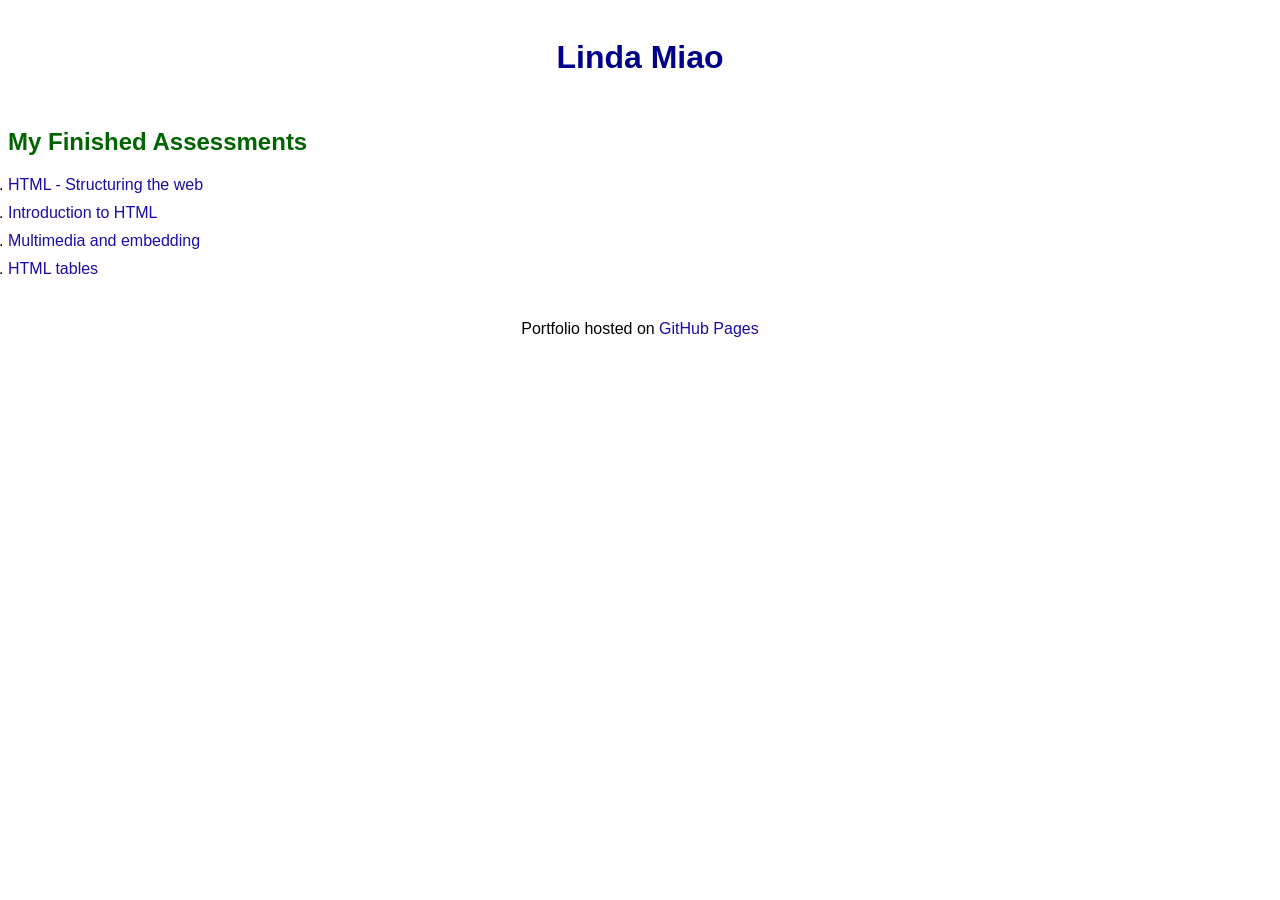
==== index.html @ 950380ad "Initial commit: HTML assignment with index, CSS, JS, and assessments" ====
<!DOCTYPE html>
<html lang="en"> <!-- English shows on website -->
<head>
  <meta charset="UTF-8"> <!-- character encoding -->
  <title>My GitHub Pages Portfolio</title>
  <link rel="stylesheet" href="style.css"> <!-- Link to external css file for styling -->
</head>

<body>
  <header>
  <h1>Linda Miao</h1>
  </header>
</body>

<main>
  <h2>My Finished Assessments</h2>
  <ul>
    <li>
      <a href="html-structuring.html" target="_blank">
        HTML - Structuring the web
      </a>
    </li>
    <li>
      <a href="intro-html.html" target="_blank">
        Introduction to HTML
      </a>
     </li>
     <li>
       <a href="multimedia-embedding.html" target="_blank">
        Multimedia and embedding
        </a>
      </li>
      <li>
       <a href="html-tables.html" target="_blank">
        HTML tables
        </a>
       </li>
  </ul>
</main>
  <footer>
    <p>Portfolio hosted on<a href="https://pages.github.com/" target="_blank"> GitHub Pages</a></p>
  </footer>

  <script src="script.js"></script> <!-- Optional: link to my JavaScript file -->
</body>
</html>
---- style.css ----
/*Basic styling for the portfolio page */
Body {
  Font-family: Time new roman, sans-serif; /* font*/
  Background-color: # f0f8ff; /* color for background */
  Marge: 20px;

}

Header, footer {
  text-align: center;
  Padding:10px;

}

h1{
  color: darkblue;

}
h2{
  color: darkgreen;

}

ul {
  list-style-type:non; /*removes default bullets */
  padding: 0;/* no left indent */

}
li {
  margin-bottom:10px; /* space between links*/

}
a{
  text-decoration: none; /*  remove underline*/
  color:#1a0dab

}
a:hover {
  text-decoration: underline; /* underline on hover */
}
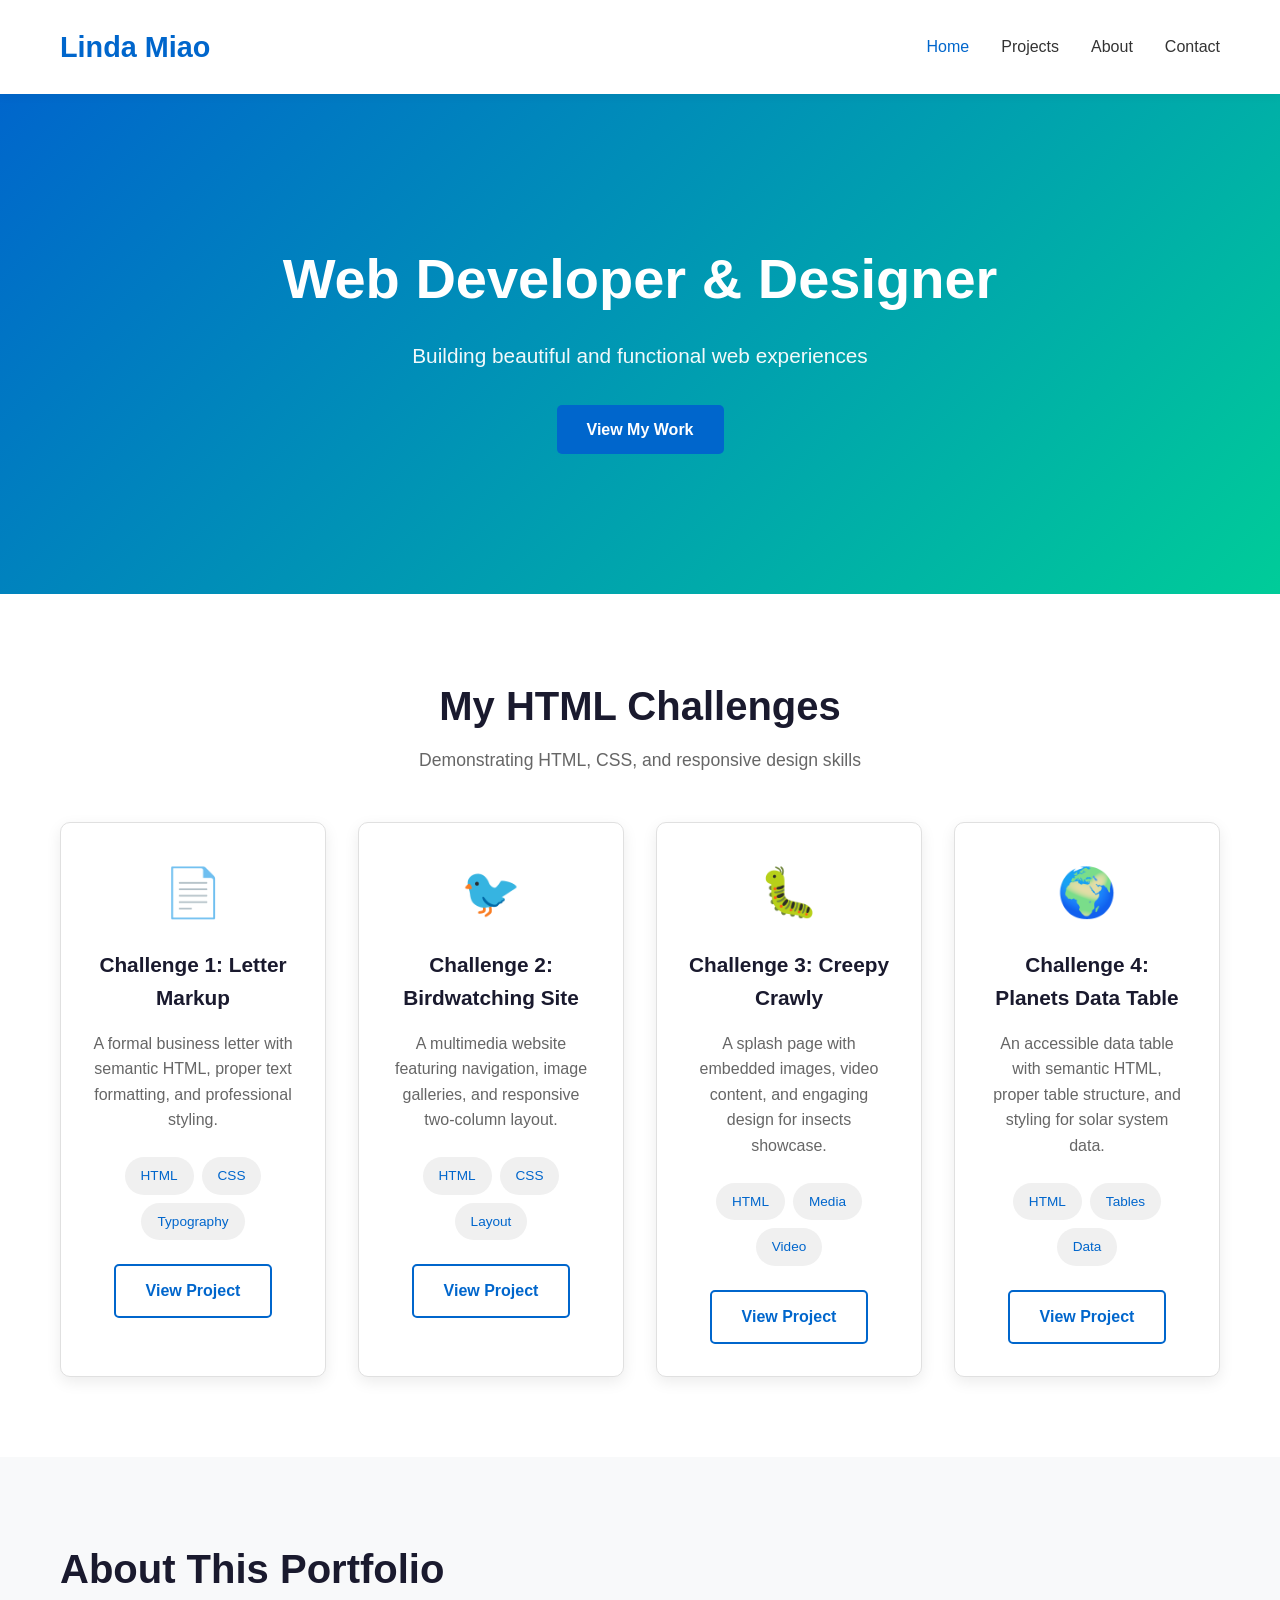
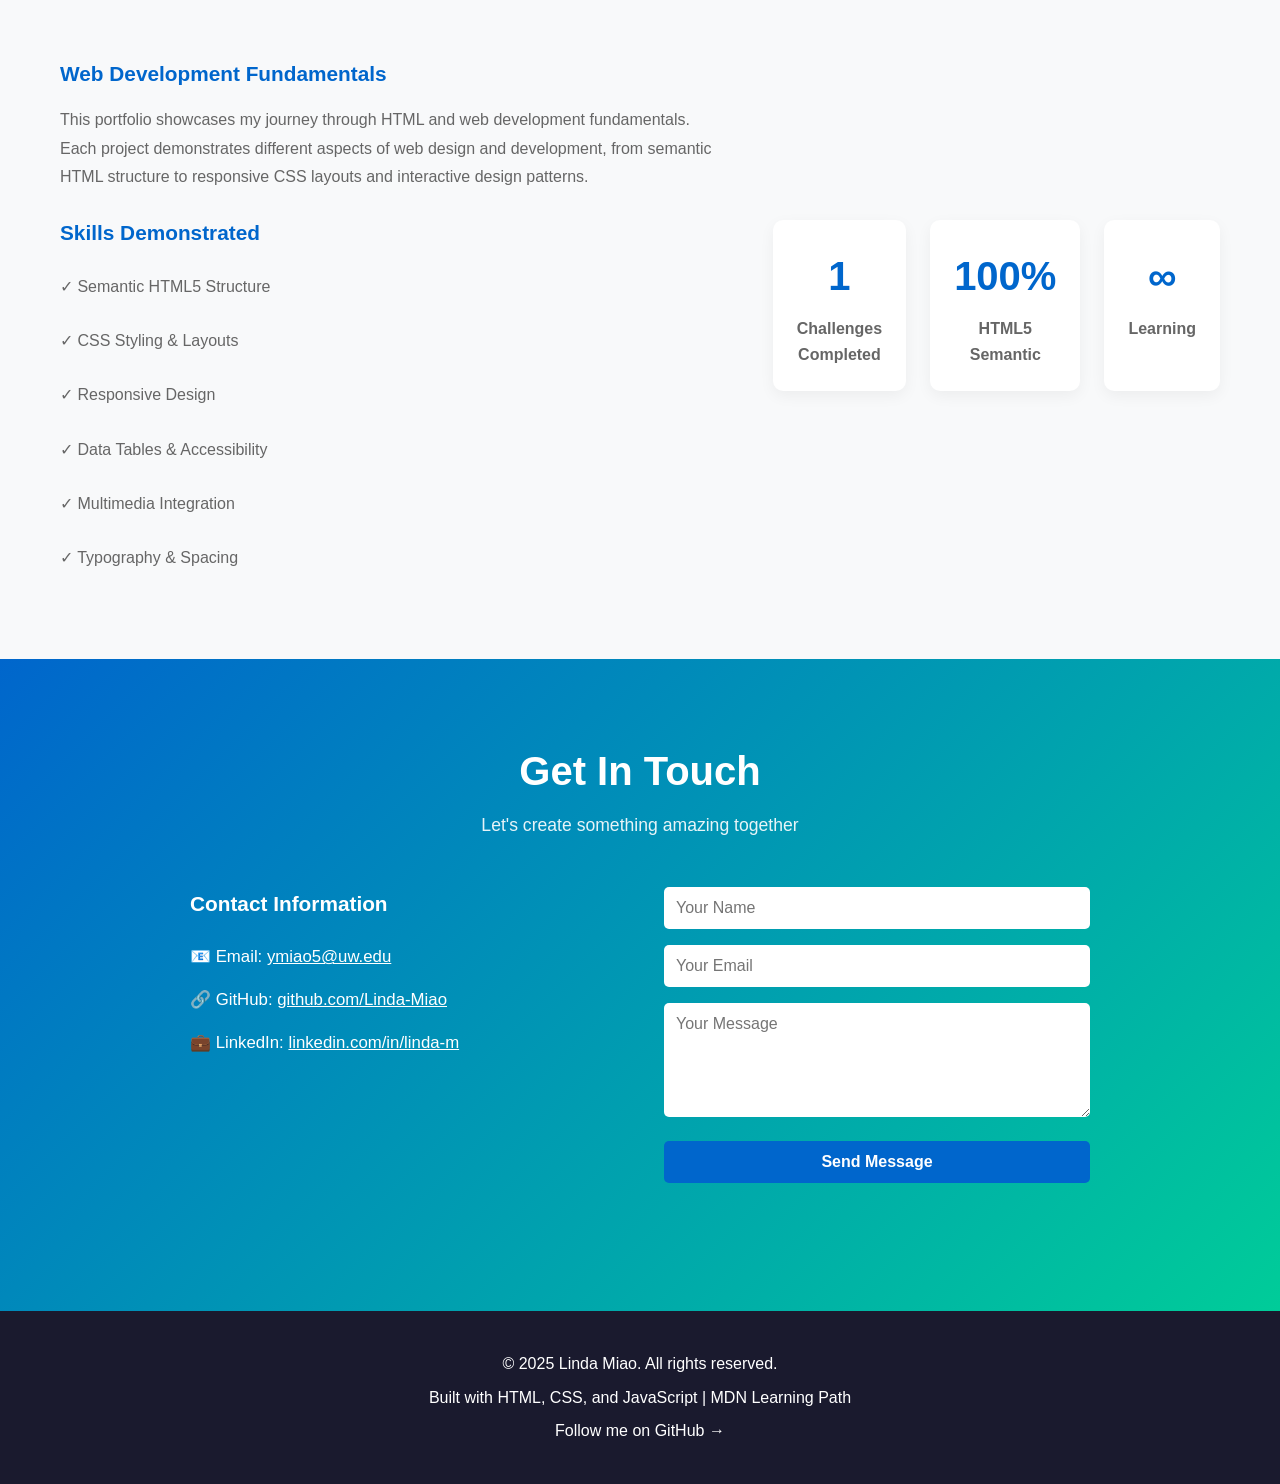
==== commit 52235766: "Portfolio with modern design and 4 challenges" ====
--- a/index.html
+++ b/index.html
@@ -1,49 +1,172 @@
 <!DOCTYPE html>
-<html lang="en"> <!-- English shows on website -->
+<html lang="en">
 <head>
-  <meta charset="UTF-8"> <!-- character encoding -->
-  <title>My GitHub Pages Portfolio</title>
-  <link rel="stylesheet" href="style.css"> <!-- Link to external css file for styling -->
+    <meta charset="UTF-8">
+    <meta name="viewport" content="width=device-width, initial-scale=1.0">
+    <title>Linda Miao - Web Developer Portfolio</title>
+    <link rel="stylesheet" href="style.css">
 </head>
+<body>
+    <!-- NAVIGATION -->
+    <nav class="navbar">
+        <div class="nav-container">
+            <div class="logo">Linda Miao</div>
+            <ul class="nav-menu">
+                <li><a href="#home" class="nav-link">Home</a></li>
+                <li><a href="#projects" class="nav-link">Projects</a></li>
+                <li><a href="#about" class="nav-link">About</a></li>
+                <li><a href="#contact" class="nav-link">Contact</a></li>
+            </ul>
+            <div class="hamburger">
+                <span></span>
+                <span></span>
+                <span></span>
+            </div>
+        </div>
+    </nav>
 
-<body>
-  <header>
-  <h1>Linda Miao</h1>
-  </header>
+    <!-- HERO SECTION -->
+    <header id="home" class="hero">
+        <div class="hero-content">
+            <h1>Web Developer & Designer</h1>
+            <p>Building beautiful and functional web experiences</p>
+            <a href="#projects" class="btn btn-primary">View My Work</a>
+        </div>
+    </header>
+
+    <!-- PROJECTS SECTION -->
+    <section id="projects" class="projects">
+        <div class="container">
+            <h2>My HTML Challenges</h2>
+            <p class="section-subtitle">Demonstrating HTML, CSS, and responsive design skills</p>
+            
+            <div class="projects-grid">
+                <!-- Project 1 -->
+                <div class="project-card">
+                    <div class="project-icon">📄</div>
+                    <h3>Challenge 1: Letter Markup</h3>
+                    <p>A formal business letter with semantic HTML, proper text formatting, and professional styling.</p>
+                    <div class="project-tags">
+                        <span>HTML</span>
+                        <span>CSS</span>
+                        <span>Typography</span>
+                    </div>
+                    <a href="./introduction-to-html-challenge1/making-up-letter-structuring.html" class="btn btn-secondary">View Project</a>
+                </div>
+
+                <!-- Project 2 -->
+                <div class="project-card">
+                    <div class="project-icon">🐦</div>
+                    <h3>Challenge 2: Birdwatching Site</h3>
+                    <p>A multimedia website featuring navigation, image galleries, and responsive two-column layout.</p>
+                    <div class="project-tags">
+                        <span>HTML</span>
+                        <span>CSS</span>
+                        <span>Layout</span>
+                    </div>
+                    <a href="./birdWatching-challenge2/birdWatching.html" class="btn btn-secondary">View Project</a>
+                </div>
+
+                <!-- Project 3 -->
+                <div class="project-card">
+                    <div class="project-icon">🐛</div>
+                    <h3>Challenge 3: Creepy Crawly</h3>
+                    <p>A splash page with embedded images, video content, and engaging design for insects showcase.</p>
+                    <div class="project-tags">
+                        <span>HTML</span>
+                        <span>Media</span>
+                        <span>Video</span>
+                    </div>
+                    <a href="./creepy-crawlies-splash-page-challenge3/creepy-crawlies-splash-page.html" class="btn btn-secondary">View Project</a>
+                </div>
+
+                <!-- Project 4 -->
+                <div class="project-card">
+                    <div class="project-icon">🌍</div>
+                    <h3>Challenge 4: Planets Data Table</h3>
+                    <p>An accessible data table with semantic HTML, proper table structure, and styling for solar system data.</p>
+                    <div class="project-tags">
+                        <span>HTML</span>
+                        <span>Tables</span>
+                        <span>Data</span>
+                    </div>
+                    <a href="./data-table-challenge4/data%20table.html" class="btn btn-secondary">View Project</a>
+                </div>
+            </div>
+        </div>
+    </section>
+
+    <!-- ABOUT SECTION -->
+    <section id="about" class="about">
+        <div class="container">
+            <h2>About This Portfolio</h2>
+            <div class="about-content">
+                <div class="about-text">
+                    <h3>Web Development Fundamentals</h3>
+                    <p>
+                        This portfolio showcases my journey through HTML and web development fundamentals. 
+                        Each project demonstrates different aspects of web design and development, from semantic 
+                        HTML structure to responsive CSS layouts and interactive design patterns.
+                    </p>
+                    <h3>Skills Demonstrated</h3>
+                    <ul class="skills-list">
+                        <li>✓ Semantic HTML5 Structure</li>
+                        <li>✓ CSS Styling & Layouts</li>
+                        <li>✓ Responsive Design</li>
+                        <li>✓ Data Tables & Accessibility</li>
+                        <li>✓ Multimedia Integration</li>
+                        <li>✓ Typography & Spacing</li>
+                    </ul>
+                </div>
+                <div class="about-stats">
+                    <div class="stat">
+                        <div class="stat-number">4</div>
+                        <div class="stat-label">Challenges Completed</div>
+                    </div>
+                    <div class="stat">
+                        <div class="stat-number">100%</div>
+                        <div class="stat-label">HTML5 Semantic</div>
+                    </div>
+                    <div class="stat">
+                        <div class="stat-number">∞</div>
+                        <div class="stat-label">Learning</div>
+                    </div>
+                </div>
+            </div>
+        </div>
+    </section>
+
+    <!-- CONTACT SECTION -->
+    <section id="contact" class="contact">
+        <div class="container">
+            <h2>Get In Touch</h2>
+            <p class="section-subtitle">Let's create something amazing together</p>
+            <div class="contact-content">
+                <div class="contact-info">
+                    <h3>Contact Information</h3>
+                    <p>📧 Email: <a href="mailto:ymiao5@uw.edu" style="color: white;">ymiao5@uw.edu</a></p>
+                    <p>🔗 GitHub: <a href="https://github.com/Linda-Miao" target="_blank" style="color: white;">github.com/Linda-Miao</a></p>
+                    <p>💼 LinkedIn: <a href="https://www.linkedin.com/in/linda-m-14166517a/" target="_blank" style="color: white;">linkedin.com/in/linda-m</a></p>
+                </div>
+                <form class="contact-form" id="contactForm">
+                    <input type="text" placeholder="Your Name" required>
+                    <input type="email" placeholder="Your Email" required>
+                    <textarea placeholder="Your Message" rows="5" required></textarea>
+                    <button type="submit" class="btn btn-primary">Send Message</button>
+                </form>
+            </div>
+        </div>
+    </section>
+
+    <!-- FOOTER -->
+    <footer class="footer">
+        <div class="container">
+            <p>&copy; 2025 Linda Miao. All rights reserved.</p>
+            <p>Built with HTML, CSS, and JavaScript | MDN Learning Path</p>
+            <p><a href="https://github.com/Linda-Miao" style="color: #fff; text-decoration: none;">Follow me on GitHub →</a></p>
+        </div>
+    </footer>
+
+    <script src="script.js"></script>
 </body>
-
-<main>
-  <h2>My Finished Assessments</h2>
-  <ul>
-    <li>
-      <a href="html-structuring.html" target="_blank">
-        HTML - Structuring the web
-      </a>
-    </li>
-    <li>
-      <a href="intro-html.html" target="_blank">
-        Introduction to HTML
-      </a>
-     </li>
-     <li>
-       <a href="multimedia-embedding.html" target="_blank">
-        Multimedia and embedding
-        </a>
-      </li>
-      <li>
-       <a href="html-tables.html" target="_blank">
-        HTML tables
-        </a>
-       </li>
-  </ul>
-</main>
-  <footer>
-    <p>Portfolio hosted on<a href="https://pages.github.com/" target="_blank"> GitHub Pages</a></p>
-  </footer>
-
-  <script src="script.js"></script> <!-- Optional: link to my JavaScript file -->
-</body>
-</html>
-
- 
-
+</html>
--- a/style.css
+++ b/style.css
@@ -1,40 +1,437 @@
-/*Basic styling for the portfolio page */
-Body {
-  Font-family: Time new roman, sans-serif; /* font*/
-  Background-color: # f0f8ff; /* color for background */
-  Marge: 20px;
-
-}
-
-Header, footer {
-  text-align: center;
-  Padding:10px;
-
-}
-
-h1{
-  color: darkblue;
-
-}
-h2{
-  color: darkgreen;
-
-}
-
-ul {
-  list-style-type:non; /*removes default bullets */
-  padding: 0;/* no left indent */
-
-}
-li {
-  margin-bottom:10px; /* space between links*/
-
-}
-a{
-  text-decoration: none; /*  remove underline*/
-  color:#1a0dab
-
-}
-a:hover {
-  text-decoration: underline; /* underline on hover */
+* {
+    margin: 0;
+    padding: 0;
+    box-sizing: border-box;
+}
+
+:root {
+    --primary: #0066cc;
+    --secondary: #00cc99;
+    --dark: #1a1a2e;
+    --light: #f8f9fa;
+    --text: #333;
+    --border: #e0e0e0;
+    --shadow: 0 10px 30px rgba(0, 0, 0, 0.1);
+}
+
+body {
+    font-family: 'Segoe UI', Tahoma, Geneva, Verdana, sans-serif;
+    line-height: 1.6;
+    color: var(--text);
+    background-color: var(--light);
+}
+
+.container {
+    max-width: 1200px;
+    margin: 0 auto;
+    padding: 0 20px;
+}
+
+/* NAVIGATION */
+.navbar {
+    background: white;
+    box-shadow: 0 2px 10px rgba(0, 0, 0, 0.05);
+    position: sticky;
+    top: 0;
+    z-index: 100;
+}
+
+.nav-container {
+    display: flex;
+    justify-content: space-between;
+    align-items: center;
+    padding: 1.5rem 0;
+    max-width: 1200px;
+    margin: 0 auto;
+    padding-left: 20px;
+    padding-right: 20px;
+}
+
+.logo {
+    font-size: 1.8em;
+    font-weight: bold;
+    color: var(--primary);
+}
+
+.nav-menu {
+    display: flex;
+    list-style: none;
+    gap: 2rem;
+}
+
+.nav-link {
+    text-decoration: none;
+    color: var(--text);
+    font-weight: 500;
+    transition: color 0.3s ease;
+}
+
+.nav-link:hover {
+    color: var(--primary);
+}
+
+.hamburger {
+    display: none;
+    flex-direction: column;
+    cursor: pointer;
+}
+
+.hamburger span {
+    width: 25px;
+    height: 3px;
+    background-color: var(--text);
+    margin: 5px 0;
+    transition: 0.3s;
+}
+
+/* HERO SECTION */
+.hero {
+    background: linear-gradient(135deg, var(--primary) 0%, var(--secondary) 100%);
+    color: white;
+    padding: 100px 20px;
+    text-align: center;
+    min-height: 500px;
+    display: flex;
+    align-items: center;
+    justify-content: center;
+}
+
+.hero-content h1 {
+    font-size: 3.5em;
+    margin-bottom: 1rem;
+    font-weight: bold;
+    animation: fadeInDown 0.8s ease;
+}
+
+.hero-content p {
+    font-size: 1.3em;
+    margin-bottom: 2rem;
+    opacity: 0.95;
+    animation: fadeInUp 0.8s ease 0.2s backwards;
+}
+
+/* BUTTONS */
+.btn {
+    display: inline-block;
+    padding: 12px 30px;
+    border-radius: 5px;
+    text-decoration: none;
+    font-weight: 600;
+    cursor: pointer;
+    border: none;
+    transition: all 0.3s ease;
+    font-size: 1em;
+}
+
+.btn-primary {
+    background-color: var(--primary);
+    color: white;
+}
+
+.btn-primary:hover {
+    background-color: #0052a3;
+    transform: translateY(-2px);
+    box-shadow: var(--shadow);
+}
+
+.btn-secondary {
+    background-color: white;
+    color: var(--primary);
+    border: 2px solid var(--primary);
+}
+
+.btn-secondary:hover {
+    background-color: var(--primary);
+    color: white;
+}
+
+/* PROJECTS SECTION */
+.projects {
+    padding: 80px 20px;
+    background-color: white;
+}
+
+.projects h2 {
+    font-size: 2.5em;
+    text-align: center;
+    margin-bottom: 0.5rem;
+    color: var(--dark);
+}
+
+.section-subtitle {
+    text-align: center;
+    color: #666;
+    margin-bottom: 3rem;
+    font-size: 1.1em;
+}
+
+.projects-grid {
+    display: grid;
+    grid-template-columns: repeat(4, 1fr);
+    gap: 2rem;
+}
+
+.project-card {
+    background: white;
+    border: 1px solid var(--border);
+    border-radius: 10px;
+    padding: 2rem;
+    text-align: center;
+    transition: all 0.3s ease;
+    box-shadow: 0 5px 15px rgba(0, 0, 0, 0.08);
+}
+
+.project-card:hover {
+    transform: translateY(-10px);
+    box-shadow: var(--shadow);
+    border-color: var(--primary);
+}
+
+.project-icon {
+    font-size: 3em;
+    margin-bottom: 1rem;
+}
+
+.project-card h3 {
+    color: var(--dark);
+    margin-bottom: 1rem;
+    font-size: 1.3em;
+}
+
+.project-card p {
+    color: #666;
+    margin-bottom: 1.5rem;
+    line-height: 1.6;
+}
+
+.project-tags {
+    display: flex;
+    gap: 0.5rem;
+    justify-content: center;
+    margin-bottom: 1.5rem;
+    flex-wrap: wrap;
+}
+
+.project-tags span {
+    background-color: #f0f0f0;
+    color: var(--primary);
+    padding: 0.5rem 1rem;
+    border-radius: 20px;
+    font-size: 0.85em;
+}
+
+/* ABOUT SECTION */
+.about {
+    padding: 80px 20px;
+    background-color: #f8f9fa;
+}
+
+.about h2 {
+    font-size: 2.5em;
+    margin-bottom: 2rem;
+    color: var(--dark);
+}
+
+.about-content {
+    display: grid;
+    grid-template-columns: 1.5fr 1fr;
+    gap: 3rem;
+    align-items: center;
+}
+
+.about-text h3 {
+    color: var(--primary);
+    margin: 1.5rem 0 1rem 0;
+    font-size: 1.3em;
+}
+
+.about-text p {
+    color: #666;
+    margin-bottom: 1rem;
+    line-height: 1.8;
+}
+
+.skills-list {
+    list-style: none;
+    display: grid;
+    gap: 0.8rem;
+}
+
+.skills-list li {
+    color: #666;
+    padding: 0.5rem 0;
+    font-weight: 500;
+}
+
+.about-stats {
+    display: grid;
+    grid-template-columns: repeat(3, 1fr);
+    gap: 1.5rem;
+}
+
+.stat {
+    text-align: center;
+    padding: 1.5rem;
+    background-color: white;
+    border-radius: 10px;
+    box-shadow: 0 5px 15px rgba(0, 0, 0, 0.05);
+}
+
+.stat-number {
+    font-size: 2.5em;
+    font-weight: bold;
+    color: var(--primary);
+}
+
+.stat-label {
+    color: #666;
+    margin-top: 0.5rem;
+    font-weight: 600;
+}
+
+/* CONTACT SECTION */
+.contact {
+    padding: 80px 20px;
+    background: linear-gradient(135deg, var(--primary) 0%, var(--secondary) 100%);
+    color: white;
+}
+
+.contact h2 {
+    color: white;
+    text-align: center;
+    font-size: 2.5em;
+    margin-bottom: 0.5rem;
+}
+
+.contact .section-subtitle {
+    color: rgba(255, 255, 255, 0.9);
+}
+
+.contact-content {
+    display: grid;
+    grid-template-columns: 1fr 1fr;
+    gap: 3rem;
+    max-width: 900px;
+    margin: 3rem auto;
+}
+
+.contact-info h3 {
+    font-size: 1.3em;
+    margin-bottom: 1.5rem;
+}
+
+.contact-info p {
+    margin: 1rem 0;
+    font-size: 1.05em;
+}
+
+.contact-form {
+    display: flex;
+    flex-direction: column;
+    gap: 1rem;
+}
+
+.contact-form input,
+.contact-form textarea {
+    padding: 0.75rem;
+    border: none;
+    border-radius: 5px;
+    font-family: inherit;
+    font-size: 1em;
+}
+
+.contact-form button {
+    margin-top: 0.5rem;
+}
+
+/* FOOTER */
+.footer {
+    background-color: var(--dark);
+    color: white;
+    padding: 2rem;
+    text-align: center;
+}
+
+.footer p {
+    margin: 0.5rem 0;
+}
+
+/* ANIMATIONS */
+@keyframes fadeInDown {
+    from {
+        opacity: 0;
+        transform: translateY(-30px);
+    }
+    to {
+        opacity: 1;
+        transform: translateY(0);
+    }
+}
+
+@keyframes fadeInUp {
+    from {
+        opacity: 0;
+        transform: translateY(30px);
+    }
+    to {
+        opacity: 1;
+        transform: translateY(0);
+    }
+}
+
+/* RESPONSIVE DESIGN */
+@media (max-width: 1200px) {
+    .projects-grid {
+        grid-template-columns: repeat(2, 1fr);
+    }
+}
+
+@media (max-width: 768px) {
+    .hamburger {
+        display: flex;
+    }
+
+    .nav-menu {
+        display: none;
+        flex-direction: column;
+        position: absolute;
+        top: 70px;
+        left: 0;
+        width: 100%;
+        background-color: white;
+        gap: 0;
+    }
+
+    .nav-menu.active {
+        display: flex;
+    }
+
+    .nav-menu li {
+        padding: 1rem;
+        border-bottom: 1px solid var(--border);
+    }
+
+    .hero-content h1 {
+        font-size: 2.5em;
+    }
+
+    .hero-content p {
+        font-size: 1.1em;
+    }
+
+    .projects-grid {
+        grid-template-columns: 1fr;
+    }
+
+    .about-content {
+        grid-template-columns: 1fr;
+    }
+
+    .about-stats {
+        grid-template-columns: 1fr;
+    }
+
+    .contact-content {
+        grid-template-columns: 1fr;
+    }
 }
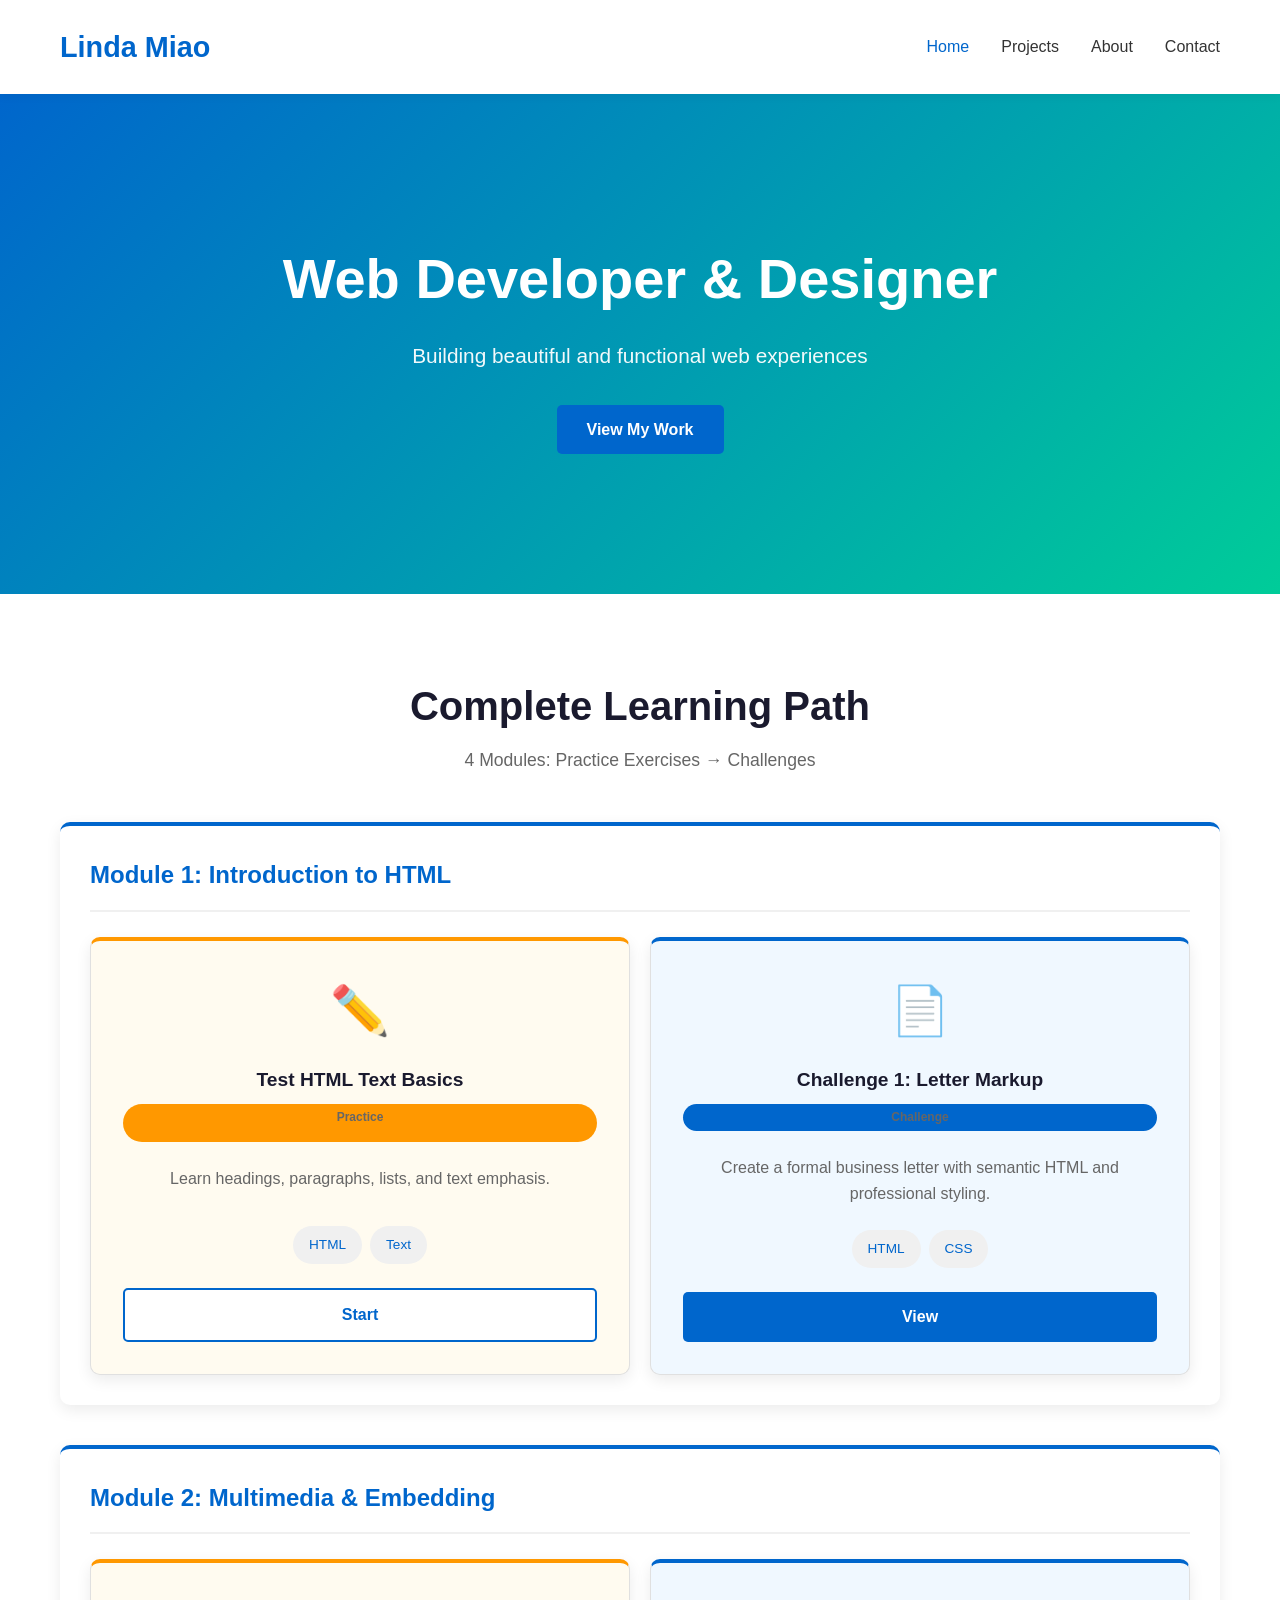
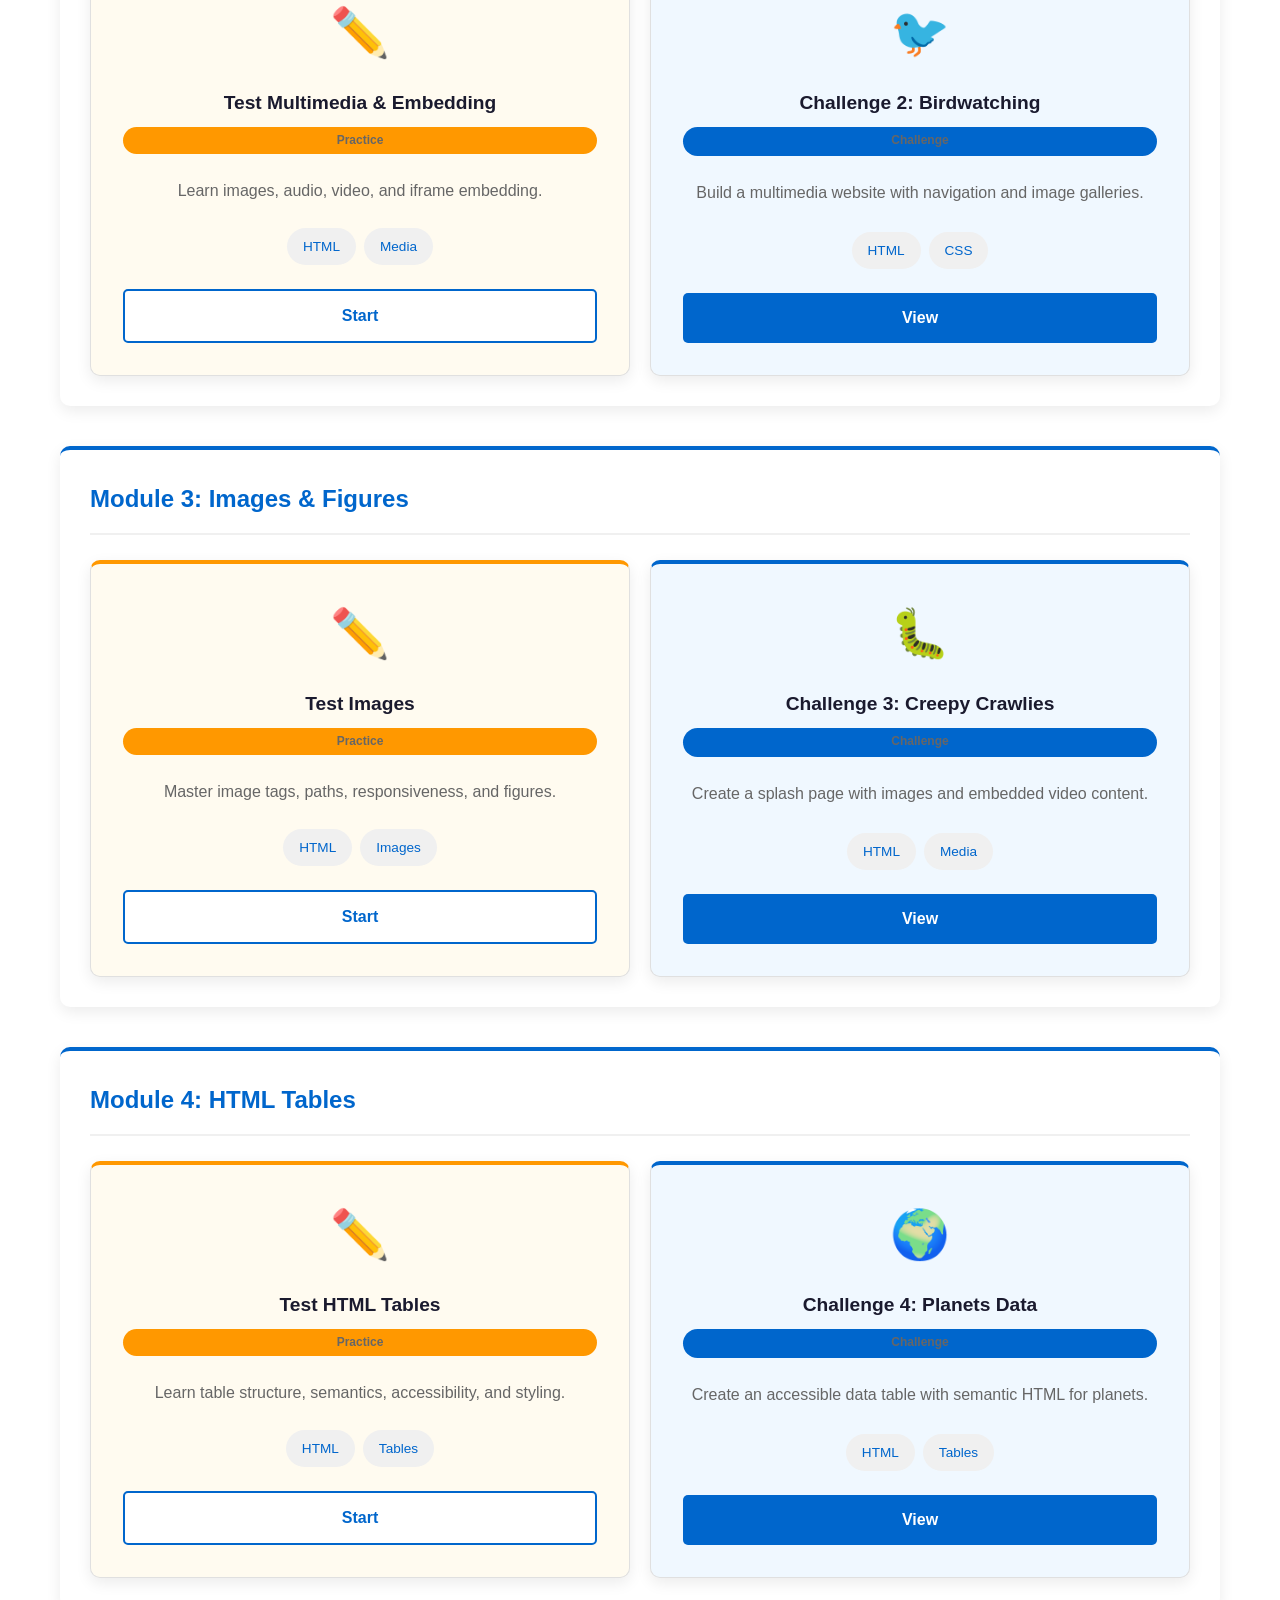
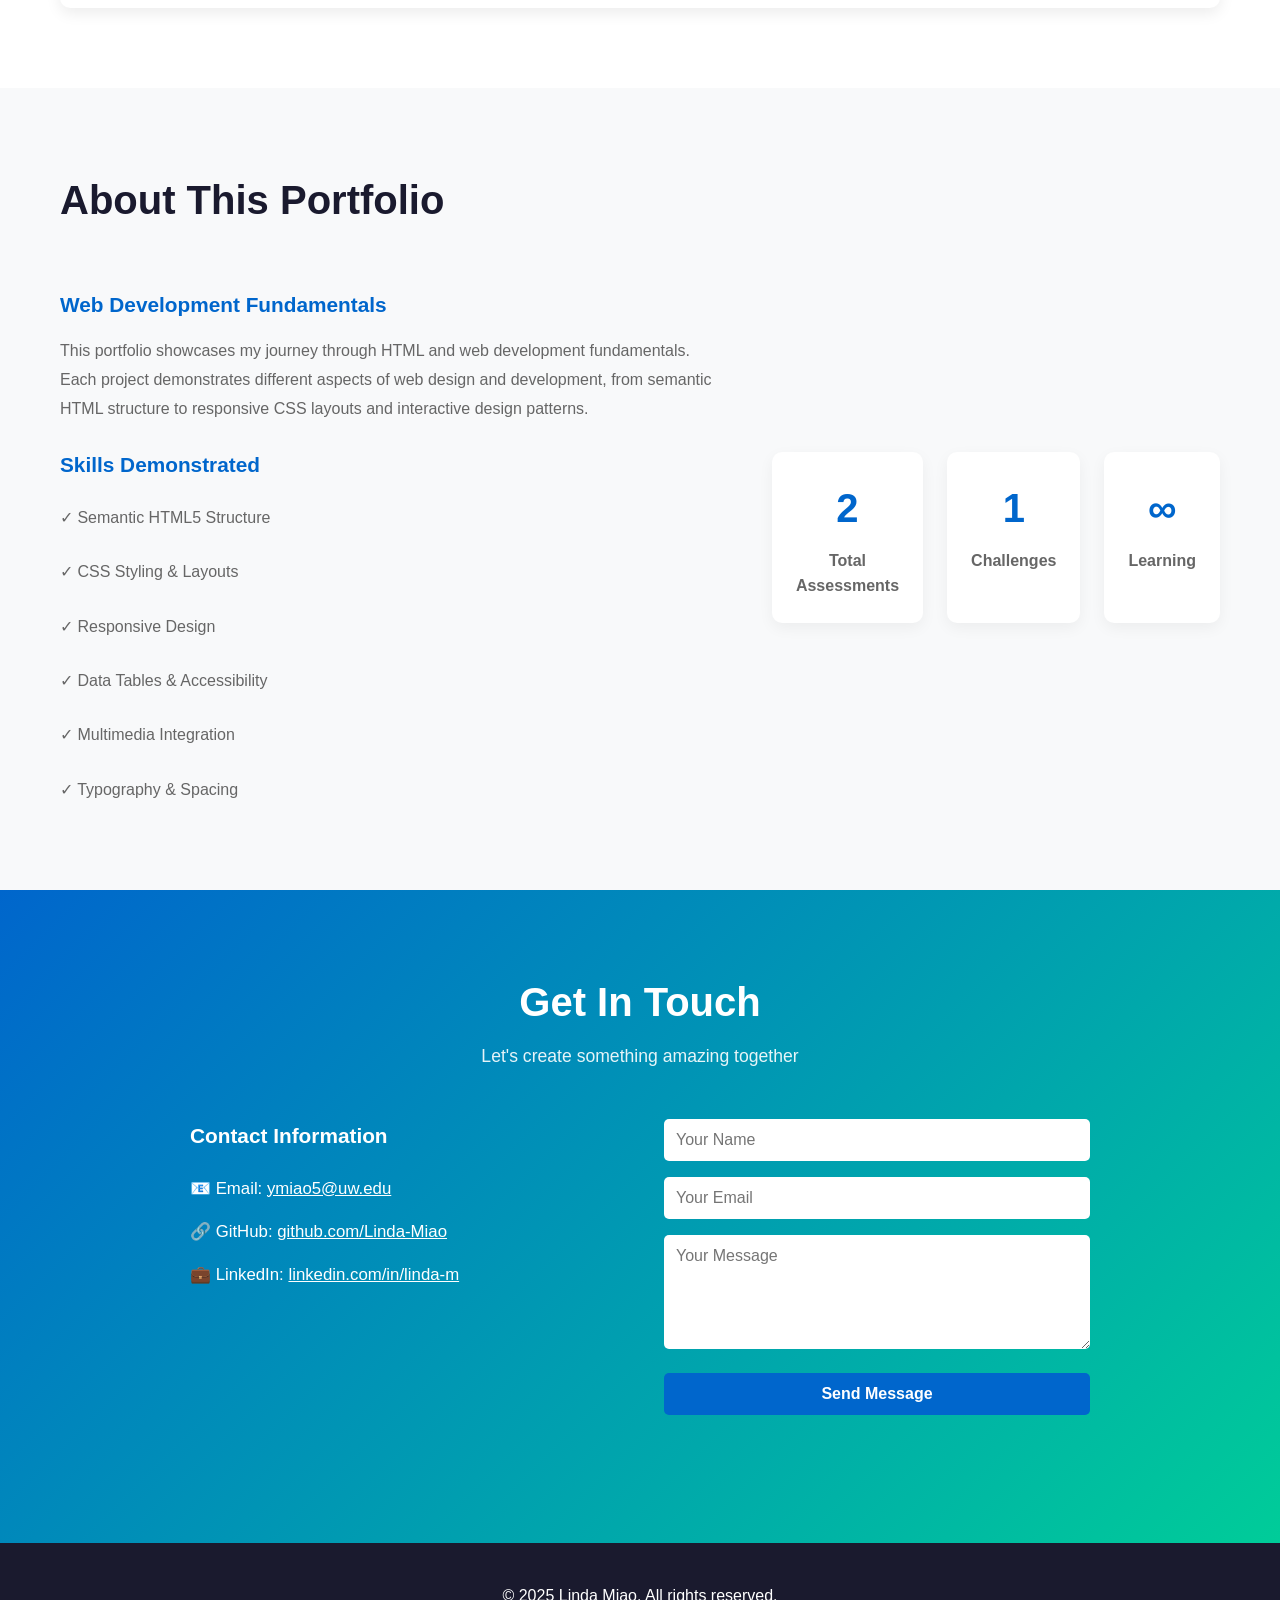
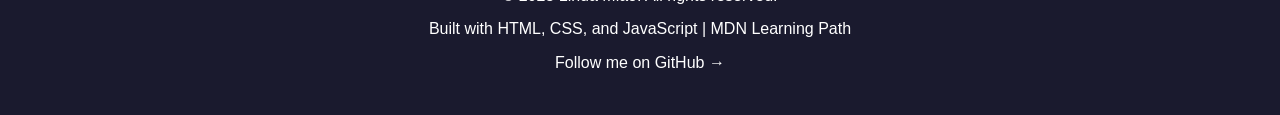
==== commit a8fc4abb: "Update multimedia practice - remove 2 images, fix YouTube embed" ====
--- a/index.html
+++ b/index.html
@@ -37,60 +37,124 @@
     <!-- PROJECTS SECTION -->
     <section id="projects" class="projects">
         <div class="container">
-            <h2>My HTML Challenges</h2>
-            <p class="section-subtitle">Demonstrating HTML, CSS, and responsive design skills</p>
+            <h2>Complete Learning Path</h2>
+            <p class="section-subtitle">4 Modules: Practice Exercises → Challenges</p>
             
-            <div class="projects-grid">
-                <!-- Project 1 -->
-                <div class="project-card">
-                    <div class="project-icon">📄</div>
-                    <h3>Challenge 1: Letter Markup</h3>
-                    <p>A formal business letter with semantic HTML, proper text formatting, and professional styling.</p>
-                    <div class="project-tags">
-                        <span>HTML</span>
-                        <span>CSS</span>
-                        <span>Typography</span>
-                    </div>
-                    <a href="./introduction-to-html-challenge1/making-up-letter-structuring.html" class="btn btn-secondary">View Project</a>
-                </div>
-
-                <!-- Project 2 -->
-                <div class="project-card">
-                    <div class="project-icon">🐦</div>
-                    <h3>Challenge 2: Birdwatching Site</h3>
-                    <p>A multimedia website featuring navigation, image galleries, and responsive two-column layout.</p>
-                    <div class="project-tags">
-                        <span>HTML</span>
-                        <span>CSS</span>
-                        <span>Layout</span>
-                    </div>
-                    <a href="./birdWatching-challenge2/birdWatching.html" class="btn btn-secondary">View Project</a>
-                </div>
-
-                <!-- Project 3 -->
-                <div class="project-card">
-                    <div class="project-icon">🐛</div>
-                    <h3>Challenge 3: Creepy Crawly</h3>
-                    <p>A splash page with embedded images, video content, and engaging design for insects showcase.</p>
-                    <div class="project-tags">
-                        <span>HTML</span>
-                        <span>Media</span>
-                        <span>Video</span>
-                    </div>
-                    <a href="./creepy-crawlies-splash-page-challenge3/creepy-crawlies-splash-page.html" class="btn btn-secondary">View Project</a>
-                </div>
-
-                <!-- Project 4 -->
-                <div class="project-card">
-                    <div class="project-icon">🌍</div>
-                    <h3>Challenge 4: Planets Data Table</h3>
-                    <p>An accessible data table with semantic HTML, proper table structure, and styling for solar system data.</p>
-                    <div class="project-tags">
-                        <span>HTML</span>
-                        <span>Tables</span>
-                        <span>Data</span>
-                    </div>
-                    <a href="./data-table-challenge4/data%20table.html" class="btn btn-secondary">View Project</a>
+            <div class="learning-path">
+                <!-- MODULE 1 -->
+                <div class="module">
+                    <h3>Module 1: Introduction to HTML</h3>
+                    <div class="module-grid">
+                        <div class="project-card practice">
+                            <div class="project-icon">✏️</div>
+                            <h4>Test HTML Text Basics</h4>
+                            <p class="practice-label">Practice</p>
+                            <p>Learn headings, paragraphs, lists, and text emphasis.</p>
+                            <div class="project-tags">
+                                <span>HTML</span>
+                                <span>Text</span>
+                            </div>
+                            <a href="./test-HTML-text-basics(practice)/index.html" class="btn btn-secondary">Start</a>
+                        </div>
+                        <div class="project-card challenge">
+                            <div class="project-icon">📄</div>
+                            <h4>Challenge 1: Letter Markup</h4>
+                            <p class="challenge-label">Challenge</p>
+                            <p>Create a formal business letter with semantic HTML and professional styling.</p>
+                            <div class="project-tags">
+                                <span>HTML</span>
+                                <span>CSS</span>
+                            </div>
+                            <a href="./introduction-to-html-challenge1/making-up-letter-structuring.html" class="btn btn-primary">View</a>
+                        </div>
+                    </div>
+                </div>
+
+                <!-- MODULE 2 -->
+                <div class="module">
+                    <h3>Module 2: Multimedia & Embedding</h3>
+                    <div class="module-grid">
+                        <div class="project-card practice">
+                            <div class="project-icon">✏️</div>
+                            <h4>Test Multimedia & Embedding</h4>
+                            <p class="practice-label">Practice</p>
+                            <p>Learn images, audio, video, and iframe embedding.</p>
+                            <div class="project-tags">
+                                <span>HTML</span>
+                                <span>Media</span>
+                            </div>
+                            <a href="./test-multimedia-embedding(practice)/index.html" class="btn btn-secondary">Start</a>
+                        </div>
+                        <div class="project-card challenge">
+                            <div class="project-icon">🐦</div>
+                            <h4>Challenge 2: Birdwatching</h4>
+                            <p class="challenge-label">Challenge</p>
+                            <p>Build a multimedia website with navigation and image galleries.</p>
+                            <div class="project-tags">
+                                <span>HTML</span>
+                                <span>CSS</span>
+                            </div>
+                            <a href="./birdWatching-challenge2/birdWatching.html" class="btn btn-primary">View</a>
+                        </div>
+                    </div>
+                </div>
+
+                <!-- MODULE 3 -->
+                <div class="module">
+                    <h3>Module 3: Images & Figures</h3>
+                    <div class="module-grid">
+                        <div class="project-card practice">
+                            <div class="project-icon">✏️</div>
+                            <h4>Test Images</h4>
+                            <p class="practice-label">Practice</p>
+                            <p>Master image tags, paths, responsiveness, and figures.</p>
+                            <div class="project-tags">
+                                <span>HTML</span>
+                                <span>Images</span>
+                            </div>
+                            <a href="./test-images(practice)/index.html" class="btn btn-secondary">Start</a>
+                        </div>
+                        <div class="project-card challenge">
+                            <div class="project-icon">🐛</div>
+                            <h4>Challenge 3: Creepy Crawlies</h4>
+                            <p class="challenge-label">Challenge</p>
+                            <p>Create a splash page with images and embedded video content.</p>
+                            <div class="project-tags">
+                                <span>HTML</span>
+                                <span>Media</span>
+                            </div>
+                            <a href="./creepy-crawlies-splash-page-challenge3/creepy-crawlies-splash-page.html" class="btn btn-primary">View</a>
+                        </div>
+                    </div>
+                </div>
+
+                <!-- MODULE 4 -->
+                <div class="module">
+                    <h3>Module 4: HTML Tables</h3>
+                    <div class="module-grid">
+                        <div class="project-card practice">
+                            <div class="project-icon">✏️</div>
+                            <h4>Test HTML Tables</h4>
+                            <p class="practice-label">Practice</p>
+                            <p>Learn table structure, semantics, accessibility, and styling.</p>
+                            <div class="project-tags">
+                                <span>HTML</span>
+                                <span>Tables</span>
+                            </div>
+                            <a href="./test-html-tables(practice)/index.html" class="btn btn-secondary">Start</a>
+                        </div>
+                        <div class="project-card challenge">
+                            <div class="project-icon">🌍</div>
+                            <h4>Challenge 4: Planets Data</h4>
+                            <p class="challenge-label">Challenge</p>
+                            <p>Create an accessible data table with semantic HTML for planets.</p>
+                            <div class="project-tags">
+                                <span>HTML</span>
+                                <span>Tables</span>
+                            </div>
+                            <a href="./data-table-challenge4/data%20table.html" class="btn btn-primary">View</a>
+                        </div>
+                    </div>
                 </div>
             </div>
         </div>
@@ -120,12 +184,12 @@
                 </div>
                 <div class="about-stats">
                     <div class="stat">
+                        <div class="stat-number">8</div>
+                        <div class="stat-label">Total Assessments</div>
+                    </div>
+                    <div class="stat">
                         <div class="stat-number">4</div>
-                        <div class="stat-label">Challenges Completed</div>
-                    </div>
-                    <div class="stat">
-                        <div class="stat-number">100%</div>
-                        <div class="stat-label">HTML5 Semantic</div>
+                        <div class="stat-label">Challenges</div>
                     </div>
                     <div class="stat">
                         <div class="stat-number">∞</div>
--- a/style.css
+++ b/style.css
@@ -165,10 +165,32 @@
     font-size: 1.1em;
 }
 
-.projects-grid {
+/* LEARNING PATH */
+.learning-path {
     display: grid;
-    grid-template-columns: repeat(4, 1fr);
-    gap: 2rem;
+    gap: 40px;
+}
+
+.module {
+    background: white;
+    padding: 30px;
+    border-radius: 10px;
+    box-shadow: 0 5px 15px rgba(0, 0, 0, 0.08);
+    border-top: 4px solid var(--primary);
+}
+
+.module h3 {
+    color: var(--primary);
+    font-size: 1.5em;
+    margin-bottom: 25px;
+    padding-bottom: 15px;
+    border-bottom: 2px solid #f0f0f0;
+}
+
+.module-grid {
+    display: grid;
+    grid-template-columns: repeat(2, 1fr);
+    gap: 20px;
 }
 
 .project-card {
@@ -179,11 +201,30 @@
     text-align: center;
     transition: all 0.3s ease;
     box-shadow: 0 5px 15px rgba(0, 0, 0, 0.08);
+    display: flex;
+    flex-direction: column;
 }
 
 .project-card:hover {
     transform: translateY(-10px);
     box-shadow: var(--shadow);
+}
+
+.project-card.practice {
+    border-top: 4px solid #ff9800;
+    background: #fffbf0;
+}
+
+.project-card.practice:hover {
+    border-color: #ff9800;
+}
+
+.project-card.challenge {
+    border-top: 4px solid var(--primary);
+    background: #f0f8ff;
+}
+
+.project-card.challenge:hover {
     border-color: var(--primary);
 }
 
@@ -192,16 +233,39 @@
     margin-bottom: 1rem;
 }
 
-.project-card h3 {
+.project-card h4 {
     color: var(--dark);
+    margin-bottom: 0.5rem;
+    font-size: 1.2em;
+}
+
+.practice-label {
+    display: inline-block;
+    background-color: #ff9800;
+    color: white;
+    padding: 4px 12px;
+    border-radius: 20px;
+    font-size: 0.75em;
+    font-weight: 600;
     margin-bottom: 1rem;
-    font-size: 1.3em;
+}
+
+.challenge-label {
+    display: inline-block;
+    background-color: var(--primary);
+    color: white;
+    padding: 4px 12px;
+    border-radius: 20px;
+    font-size: 0.75em;
+    font-weight: 600;
+    margin-bottom: 1rem;
 }
 
 .project-card p {
     color: #666;
     margin-bottom: 1.5rem;
     line-height: 1.6;
+    flex-grow: 1;
 }
 
 .project-tags {
@@ -381,8 +445,8 @@
 
 /* RESPONSIVE DESIGN */
 @media (max-width: 1200px) {
-    .projects-grid {
-        grid-template-columns: repeat(2, 1fr);
+    .module-grid {
+        grid-template-columns: 1fr;
     }
 }
 
@@ -419,8 +483,20 @@
         font-size: 1.1em;
     }
 
-    .projects-grid {
+    .module {
+        padding: 20px;
+    }
+
+    .module h3 {
+        font-size: 1.2em;
+    }
+
+    .module-grid {
         grid-template-columns: 1fr;
+    }
+
+    .project-card {
+        padding: 1.5rem;
     }
 
     .about-content {
